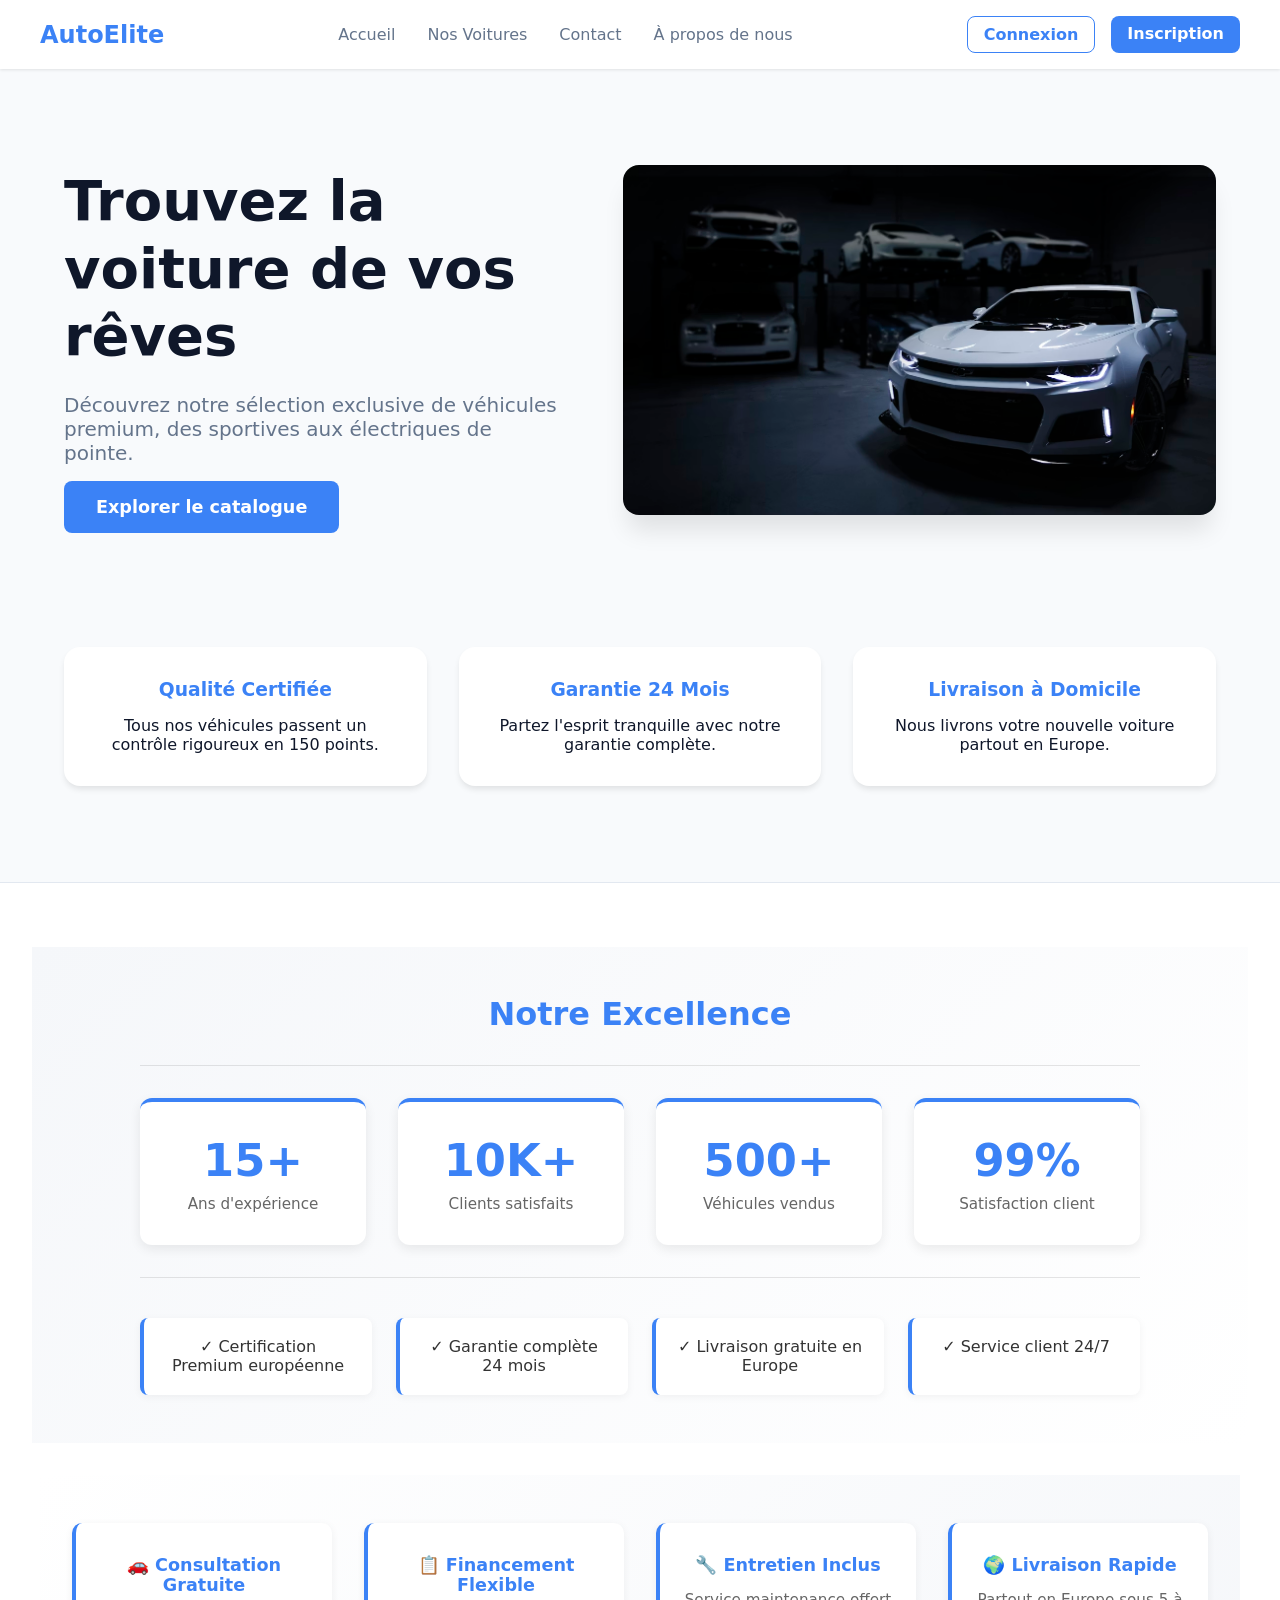
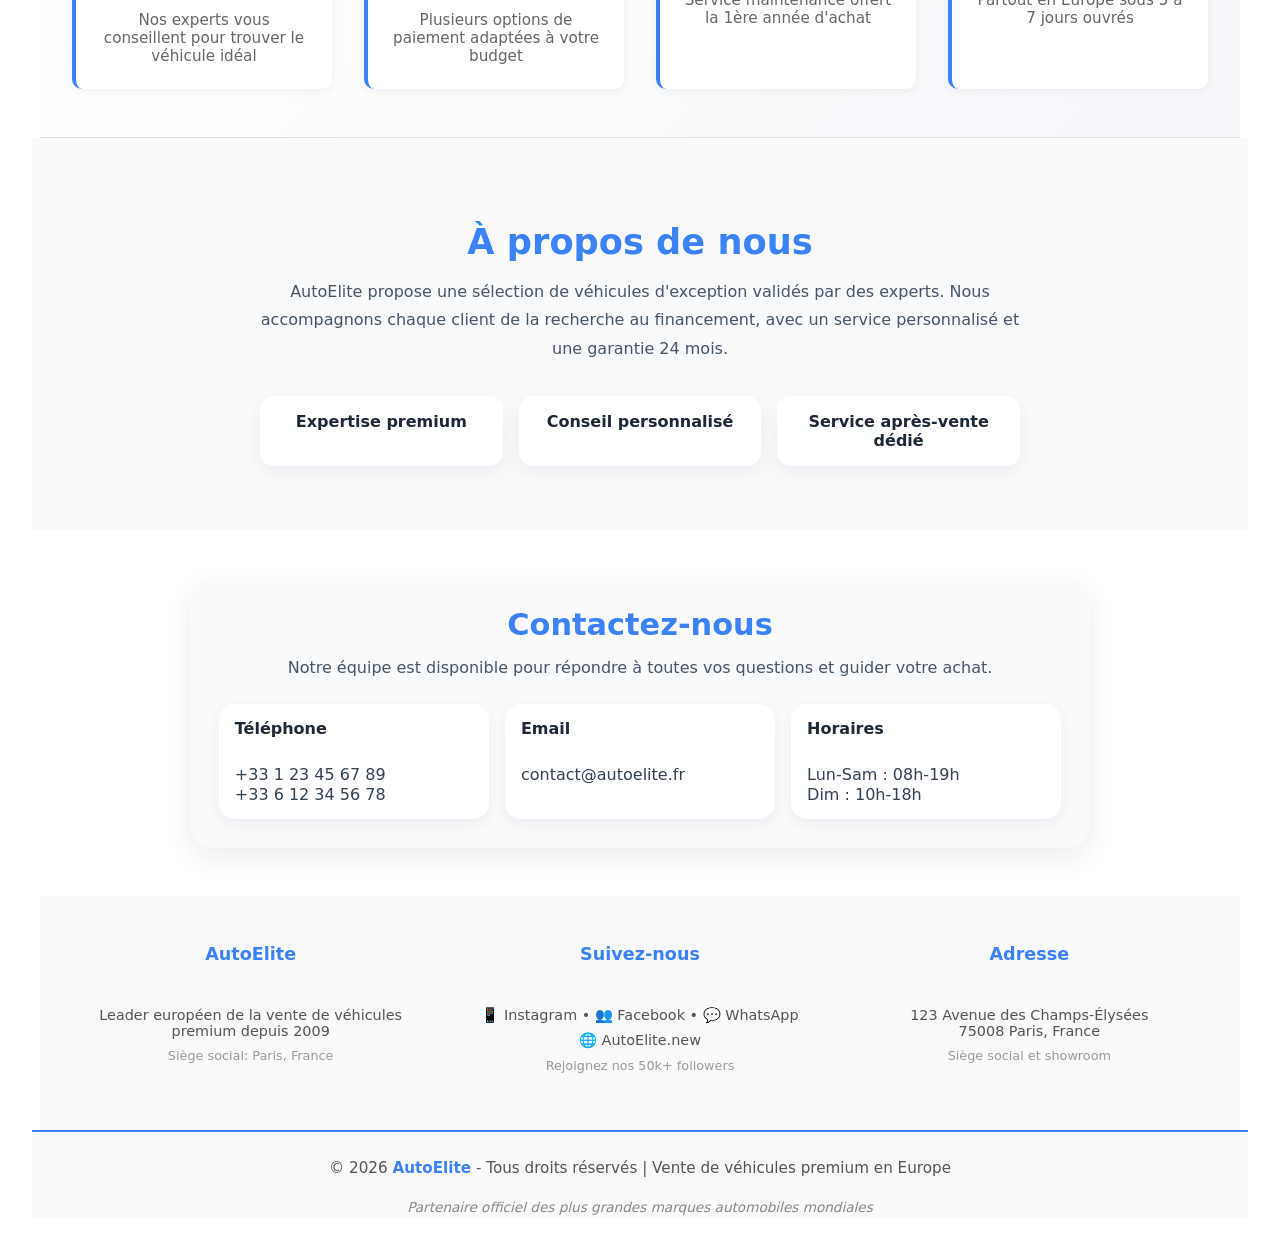
==== index.html @ 35b09be1 "first commit" ====
<!DOCTYPE html>
<html lang="fr">
<head>
    <meta charset="UTF-8">
    <meta name="viewport" content="width=device-width, initial-scale=1.0">
    <title>AutoElite - Vente de voitures d'exception</title>
    <link rel="stylesheet" href="style/common.css">
    <link rel="stylesheet" href="style.css">
</head>
<body>
    <header>
        <nav>
            <a href="index.html" class="logo">AutoElite</a>
            <ul class="nav-links">
                <li><a href="index.html">Accueil</a></li>
                <li><a href="content/produits.html">Nos Voitures</a></li>
                <li><a href="#contact">Contact</a></li>
                <li><a href="#about">À propos de nous</a></li>
            </ul>
            <div class="auth-buttons" id="auth-nav">
                <a href="content/connexion.html" class="btn btn-outline">Connexion</a>
                <a href="content/inscription.html" class="btn btn-primary">Inscription</a>
            </div>
            <div class="user-info hidden" id="user-nav">
                <span id="user-name"></span>
                <button id="logout-btn" class="btn btn-outline">Déconnexion</button>
            </div>
        </nav>
    </header>

    <main>
        <section class="hero">
            <div class="hero-content">
                <h1>Trouvez la voiture de vos rêves</h1>
                <p>Découvrez notre sélection exclusive de véhicules premium, des sportives aux électriques de pointe.</p>
                <div class="hero-actions">
                    <a href="content/produits.html" class="btn btn-primary btn-large">Explorer le catalogue</a>
                </div>
            </div>
            <div class="hero-image">
                <img src="images/photo-ACC.jpg" alt="Voiture de luxe">
            </div>
        </section>

        <section class="features">
            <div class="feature-card">
                <h3>Qualité Certifiée</h3>
                <p>Tous nos véhicules passent un contrôle rigoureux en 150 points.</p>
            </div>
            <div class="feature-card">
                <h3>Garantie 24 Mois</h3>
                <p>Partez l'esprit tranquille avec notre garantie complète.</p>
            </div>
            <div class="feature-card">
                <h3>Livraison à Domicile</h3>
                <p>Nous livrons votre nouvelle voiture partout en Europe.</p>
            </div>
        </section>
    </main>

    <footer>
        <div class="experience-section">
            <h3 class="experience-title">Notre Excellence</h3>
            <div class="experience-stats">
                <div class="stat-card">
                    <div class="stat-number">15+</div>
                    <div class="stat-label">Ans d'expérience</div>
                </div>
                <div class="stat-card">
                    <div class="stat-number">10K+</div>
                    <div class="stat-label">Clients satisfaits</div>
                </div>
                <div class="stat-card">
                    <div class="stat-number">500+</div>
                    <div class="stat-label">Véhicules vendus</div>
                </div>
                <div class="stat-card">
                    <div class="stat-number">99%</div>
                    <div class="stat-label">Satisfaction client</div>
                </div>
            </div>
            <div class="experience-benefits">
                <div class="benefit-item">✓ Certification Premium européenne</div>
                <div class="benefit-item">✓ Garantie complète 24 mois</div>
                <div class="benefit-item">✓ Livraison gratuite en Europe</div>
                <div class="benefit-item">✓ Service client 24/7</div>
            </div>
        </div>

        <div class="footer-services">
            <div class="service-item">
                <h4>🚗 Consultation Gratuite</h4>
                <p>Nos experts vous conseillent pour trouver le véhicule idéal</p>
            </div>
            <div class="service-item">
                <h4>📋 Financement Flexible</h4>
                <p>Plusieurs options de paiement adaptées à votre budget</p>
            </div>
            <div class="service-item">
                <h4>🔧 Entretien Inclus</h4>
                <p>Service maintenance offert la 1ère année d'achat</p>
            </div>
            <div class="service-item">
                <h4>🌍 Livraison Rapide</h4>
                <p>Partout en Europe sous 5 à 7 jours ouvrés</p>
            </div>
        </div>

        <section id="about" class="about-section">
            <div class="about-content">
                <br>
                <h2>À propos de nous</h2>
                <p>AutoElite propose une sélection de véhicules d'exception validés par des experts. Nous accompagnons chaque client de la recherche au financement, avec un service personnalisé et une garantie 24 mois.</p>
                <div class="about-benefits">
                    <div class="about-item">Expertise premium</div>
                    <div class="about-item">Conseil personnalisé</div>
                    <div class="about-item">Service après-vente dédié</div>
                </div>
            </div>
        </section>

        <section id="contact" class="contact-section">
            <div class="contact-box">
                <h2>Contactez-nous</h2>
                <p>Notre équipe est disponible pour répondre à toutes vos questions et guider votre achat.</p>
                <div class="contact-details">
                    <div>
                        <strong>Téléphone</strong><br>
                        +33 1 23 45 67 89<br>
                        +33 6 12 34 56 78
                    </div>
                    <div>
                        <strong>Email</strong><br>
                        contact@autoelite.fr
                    </div>
                    <div>
                        <strong>Horaires</strong><br>
                        Lun-Sam : 08h-19h<br>
                        Dim : 10h-18h
                    </div>
                </div>
            </div>
        </section>
        
        <div class="footer-content">
            <div class="footer-column">
                <strong>AutoElite</strong><br>
                <p>Leader européen de la vente de véhicules premium depuis 2009</p>
                <p><small>Siège social: Paris, France</small></p>
            </div>
            <div class="footer-column">

                <strong>Suivez-nous</strong><br>
                <p>📱 Instagram • 👥 Facebook • 💬 WhatsApp</p>
                <p>🌐 AutoElite.new</p>
                <p><small>Rejoignez nos 50k+ followers</small></p>
            </div>
            <div class="footer-column">
                <strong>Adresse</strong><br>
                <p>123 Avenue des Champs-Élysées<br>
                75008 Paris, France</p>
                <p><small>Siège social et showroom</small></p>
            </div>
        </div>
        
        <div class="copyright-section">
            <p class="copyright">&copy; 2026 <strong>AutoElite</strong> - Tous droits réservés | Vente de véhicules premium en Europe</p>
            <p class="footer-note">Partenaire officiel des plus grandes marques automobiles mondiales</p>
        </div>
    </footer>

    <script type="module" src="../javascript.js"></script>
</body>
</html>
---- style/common.css ----
:root {
    --primary: #2563eb;
    --primary-dark: #1d4ed8;
    --secondary: #64748b;
    --bg: #f8fafc;
    --text: #0f172a;
    --white: #ffffff;
    --error: #ef4444;
    --success: #22c55e;
}

* {
    margin: 0;
    padding: 0;
    box-sizing: border-box;
    font-family: 'Inter', system-ui, -apple-system, sans-serif;
}

body {
    background-color: var(--bg);
    color: var(--text);
    min-height: 100vh;
    display: flex;
    flex-direction: column;
}

header {
    background-color: var(--white);
    box-shadow: 0 1px 3px rgba(0,0,0,0.1);
    padding: 1rem 2rem;
    position: sticky;
    top: 0;
    z-index: 100;
}

nav {
    max-width: 1200px;
    margin: 0 auto;
    display: flex;
    justify-content: space-between;
    align-items: center;
}

.logo {
    font-size: 1.5rem;
    font-weight: 800;
    color: var(--primary);
    text-decoration: none;
}

.nav-links {
    display: flex;
    gap: 2rem;
    list-style: none;
}

.nav-links a {
    text-decoration: none;
    color: var(--secondary);
    font-weight: 500;
    transition: color 0.2s;
}

.nav-links a:hover {
    color: var(--primary);
}

.auth-buttons {
    display: flex;
    gap: 1rem;
}

.btn {
    padding: 0.5rem 1rem;
    border-radius: 0.5rem;
    font-weight: 600;
    cursor: pointer;
    transition: all 0.2s;
    text-decoration: none;
    border: none;
}

.btn-primary {
    background-color: var(--primary);
    color: var(--white);
}

.btn-primary:hover {
    background-color: var(--primary-dark);
}

.btn-outline {
    background-color: transparent;
    border: 1px solid var(--primary);
    color: var(--primary);
}

.btn-outline:hover {
    background-color: var(--primary);
    color: var(--white);
}

main {
    flex: 1;
    max-width: 1200px;
    margin: 2rem auto;
    width: 90%;
}

footer {
    background-color: var(--white);
    padding: 2rem;
    text-align: center;
    border-top: 1px solid #e2e8f0;
    margin-top: auto;
}

.hidden {
    display: none !important;
}
:root {
    --dark: #1e2937;
    --primary: #3b82f6;
}
---- style.css ----
.hero {
    display: flex;
    align-items: center;
    gap: 4rem;
    padding: 4rem 0;
}

.hero-content h1 {
    font-size: 3.5rem;
    line-height: 1.2;
    margin-bottom: 1.5rem;
}

.hero-content p {
    font-size: 1.25rem;
    color: var(--secondary);
    margin-bottom: 2rem;
}

.btn-large {
    padding: 1rem 2rem;
    font-size: 1.1rem;
}

.hero-image img {
    width: 100%;
    border-radius: 1rem;
    box-shadow: 0 20px 25px -5px rgba(0, 0, 0, 0.1);
}

.features {
    display: grid;
    grid-template-columns: repeat(auto-fit, minmax(300px, 1fr));
    gap: 2rem;
    margin: 4rem 0;
}

.feature-card {
    background: var(--white);
    padding: 2rem;
    border-radius: 1rem;
    text-align: center;
    box-shadow: 0 4px 6px -1px rgba(0, 0, 0, 0.1);
}

.feature-card h3 {
    margin-bottom: 1rem;
    color: var(--primary);
}

.experience-stats {
    display: flex;
    justify-content: space-around;
    gap: 2rem;
    margin: 2rem 0;
    padding: 2rem 0;
    border-top: 1px solid rgba(0, 0, 0, 0.1);
    border-bottom: 1px solid rgba(0, 0, 0, 0.1);
}

.stat-block {
    text-align: center;
    flex: 1;
}

.stat-block h4 {
    font-size: 2.5rem;
    color: var(--primary);
    margin-bottom: 0.5rem;
    font-weight: bold;
}

.stat-block p {
    color: var(--secondary);
    font-size: 1rem;
}
/* Section Expérience */
.experience-section {
    background: linear-gradient(135deg, #f5f7fa 0%, #ffffff 100%);
    padding: 3rem 2rem;
    margin: 2rem 0;
    text-align: center;
}

.experience-title {
    font-size: 2rem;
    color: var(--primary);
    margin-bottom: 2rem;
    font-weight: bold;
}

.experience-stats {
    display: grid;
    grid-template-columns: repeat(auto-fit, minmax(150px, 1fr));
    gap: 2rem;
    margin-bottom: 2.5rem;
    max-width: 1000px;
    margin-left: auto;
    margin-right: auto;
}

.stat-card {
    background: white;
    padding: 2rem 1.5rem;
    border-radius: 12px;
    box-shadow: 0 4px 12px rgba(0, 0, 0, 0.08);
    border-top: 4px solid var(--primary);
    transition: transform 0.3s ease, box-shadow 0.3s ease;
}

.stat-card:hover {
    transform: translateY(-5px);
    box-shadow: 0 8px 20px rgba(0, 0, 0, 0.12);
}

.stat-number {
    font-size: 2.8rem;
    font-weight: bold;
    color: var(--primary);
    margin-bottom: 0.5rem;
}

.stat-label {
    font-size: 0.95rem;
    color: #666;
    font-weight: 500;
}

.experience-benefits {
    display: grid;
    grid-template-columns: repeat(auto-fit, minmax(200px, 1fr));
    gap: 1.5rem;
    max-width: 1000px;
    margin: 0 auto;
}

.benefit-item {
    background: white;
    padding: 1.2rem;
    border-radius: 8px;
    border-left: 4px solid var(--primary);
    font-size: 1rem;
    color: #333;
    box-shadow: 0 2px 8px rgba(0, 0, 0, 0.05);
}

/* Section Copyright */
.copyright-section {
    background: #1a1a1a;
    padding: 2rem;
    text-align: center;
}

.copyright {
    color: #bbb;
    font-size: 0.95rem;
    margin: 0;
}

.copyright strong {
    color: var(--primary);
    font-weight: bold;
}

html {
    scroll-behavior: smooth;
}

@media (max-width: 768px) {
    .hero {
        flex-direction: column;
        text-align: center;
    }
    .hero-content h1 {
        font-size: 2.5rem;
    }
}

.about-section {
    background: #f8fafc;
    padding: 4rem 2rem;
    text-align: center;
}

.about-content {
    max-width: 900px;
    margin: 0 auto;
}

.about-section h2 {
    font-size: 2.2rem;
    color: var(--primary);
    margin-bottom: 1rem;
}

.about-section p {
    max-width: 760px;
    margin: 0 auto 2rem auto;
    color: #475569;
    line-height: 1.8;
    font-size: 1rem;
}

.about-benefits {
    display: grid;
    grid-template-columns: repeat(auto-fit, minmax(180px, 1fr));
    gap: 1rem;
    max-width: 760px;
    margin: 0 auto;
}

.about-item {
    background: white;
    padding: 1rem 1.2rem;
    border-radius: 14px;
    box-shadow: 0 6px 20px rgba(15, 23, 42, 0.06);
    font-weight: 600;
    color: var(--dark);
}

.contact-section {
    background: #ffffff;
    padding: 3rem 2rem;
    text-align: center;
}

.contact-box {
    max-width: 900px;
    margin: 0 auto;
    border-radius: 24px;
    padding: 1.8rem;
    box-shadow: 0 10px 30px rgba(15, 23, 42, 0.08);
    background: #f8fafc;
}

.contact-box h2 {
    font-size: 1.9rem;
    color: var(--primary);
    margin-bottom: 0.8rem;
}

.contact-box p {
    color: #475569;
    line-height: 1.6;
    margin-bottom: 1.5rem;
}

.contact-details {
    display: grid;
    grid-template-columns: repeat(auto-fit, minmax(200px, 1fr));
    gap: 1rem;
    color: #334155;
    text-align: left;
}

.contact-details div {
    background: white;
    padding: 0.9rem 1rem;
    border-radius: 16px;
    box-shadow: 0 5px 15px rgba(15, 23, 42, 0.06);
    line-height: 1.25;
}

.contact-details strong {
    display: block;
    margin-bottom: 0.4rem;
    color: var(--dark);
}

/* Footer amélioré */
.footer-content {
    display: flex;
    justify-content: space-around;
    flex-wrap: wrap;
    gap: 2rem;
    max-width: 1200px;
    margin: 0 auto;
    padding: 3rem 2rem 2rem;
    text-align: center;
    border-bottom: 1px solid #eee;
}

.footer-contact {
    background: #f8f9fa;
    padding: 2rem;
    text-align: center;
    max-width: 1200px;
    margin: 0 auto;
}

.footer-contact p {
    margin: 0.8rem 0;
    font-size: 1.1rem;
    line-height: 1.2;
}

.footer-contact a {
    color: var(--primary);
    text-decoration: none;
}

.footer-contact a:hover {
    text-decoration: underline;
}

.copyright {
    text-align: center;
    padding: 1.5rem 0;
    color: #666;
    font-size: 0.95rem;
    background: #f8f9fa;
}

/* Services Footer */
.footer-services {
    display: grid;
    grid-template-columns: repeat(auto-fit, minmax(200px, 1fr));
    gap: 2rem;
    padding: 3rem 2rem;
    background: linear-gradient(135deg, #ffffff 0%, #f5f7fa 100%);
    border-bottom: 1px solid #e0e0e0;
    max-width: 1200px;
    margin: 0 auto;
}

.service-item {
    background: white;
    padding: 1.5rem;
    border-radius: 10px;
    box-shadow: 0 2px 8px rgba(0, 0, 0, 0.06);
    border-left: 4px solid var(--primary);
    text-align: center;
    transition: transform 0.3s ease;
}

.service-item:hover {
    transform: translateY(-3px);
}

.service-item h4 {
    color: var(--primary);
    margin: 0.5rem 0 1rem 0;
    font-size: 1.1rem;
}

.service-item p {
    color: #666;
    font-size: 0.95rem;
    margin: 0;
}

/* Footer Content Improved */
.footer-content {
    display: grid;
    grid-template-columns: repeat(auto-fit, minmax(200px, 1fr));
    gap: 2rem;
    padding: 3rem 2rem;
    background: #f8f9fa;
    max-width: 1200px;
    margin: 0 auto;
}

.footer-column {
    text-align: center;
}

.footer-column strong {
    font-size: 1.1rem;
    color: var(--primary);
    display: block;
    margin-bottom: 1rem;
}

.footer-column p {
    margin: 0.5rem 0;
    color: #555;
    font-size: 0.9rem;
}

.footer-column p small {
    color: #999;
    font-size: 0.8rem;
}

.footer-column a {
    color: var(--primary);
    text-decoration: none;
    transition: color 0.3s ease;
}

.footer-column a:hover {
    color: #ff6b35;
    text-decoration: underline;
}

/* Copyright Simple */
.copyright-section {
    background: #f8f9fa;
    padding: 0.2rem 2rem;
    text-align: center;
    border-top: 2px solid var(--primary);
    line-height: 1.2;
}

.copyright {
    color: #555;
    font-size: 0.95rem;
    margin: 0;
}

.copyright strong {
    color: var(--primary);
    font-weight: bold;
}

.footer-note {
    color: #888;
    font-size: 0.85rem;
    margin: 0.1rem 0 0 0;
    font-style: italic;
    margin-top: -3px;
}
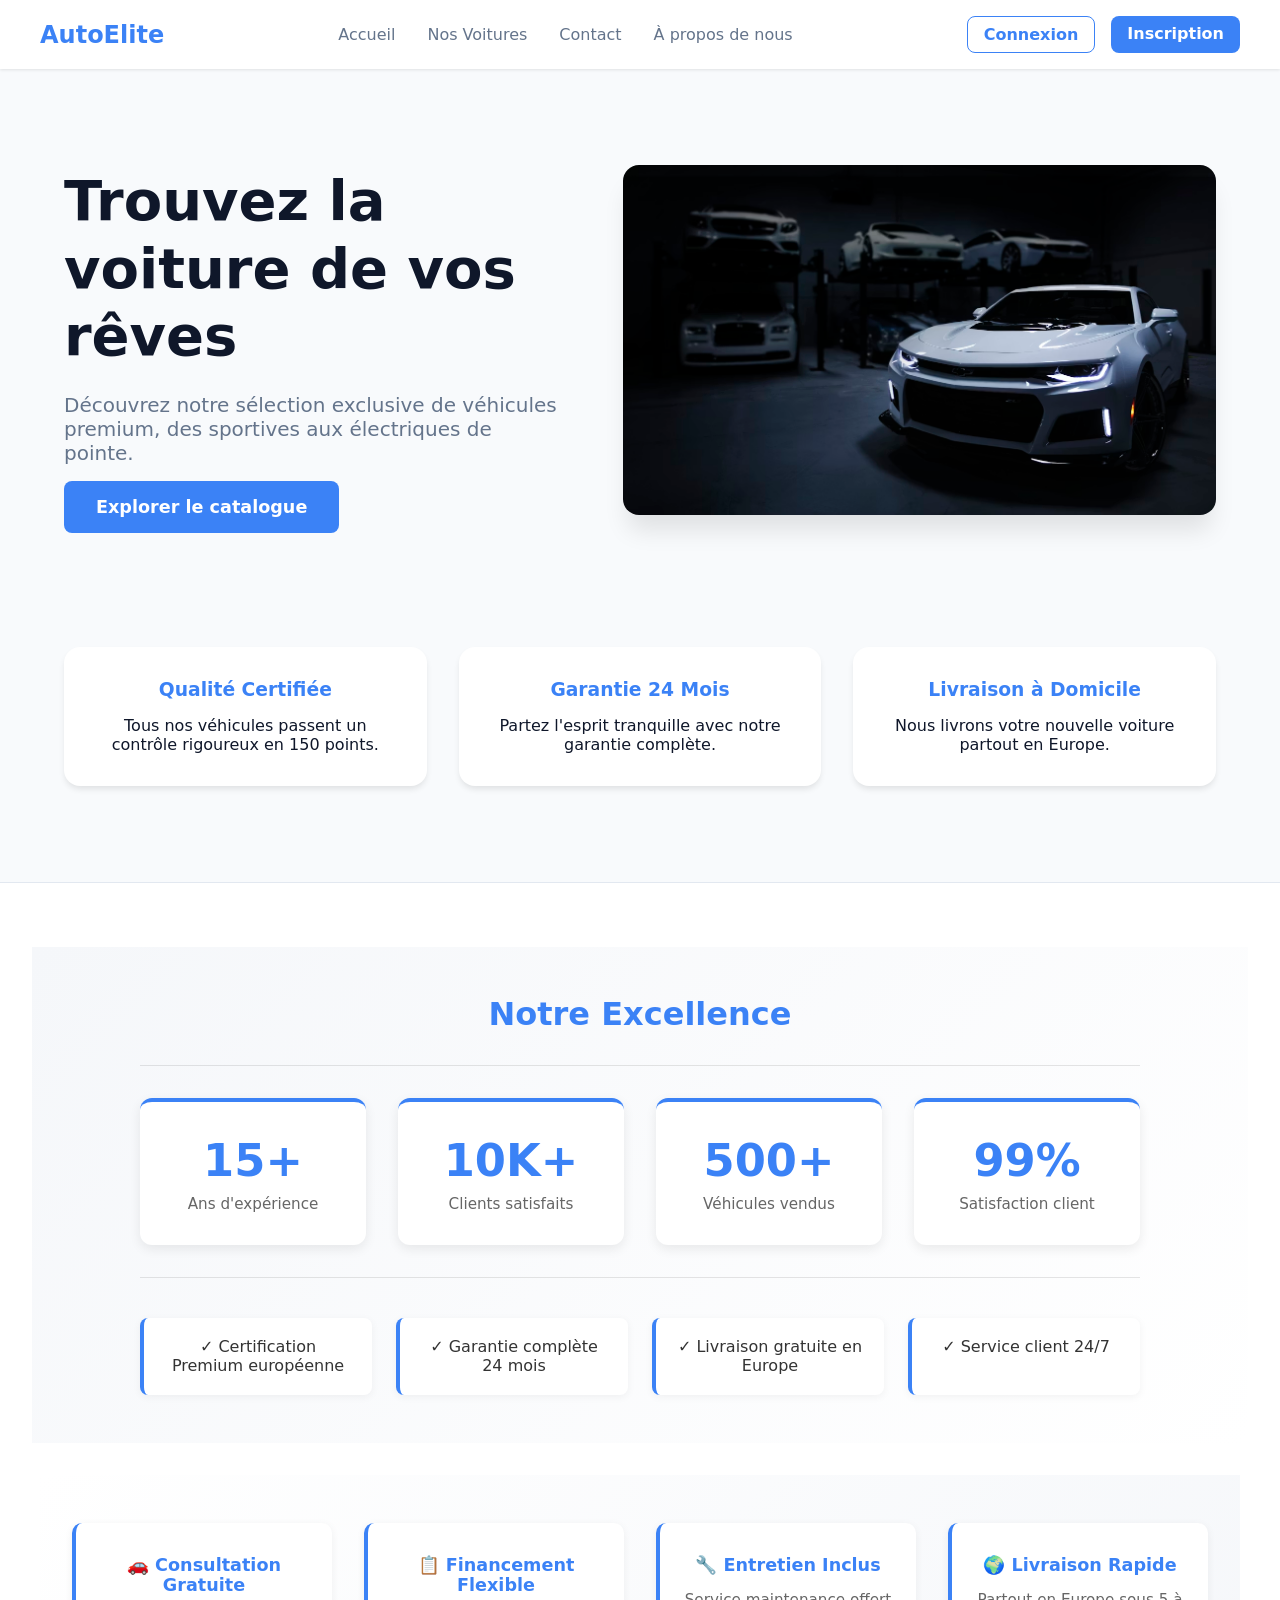
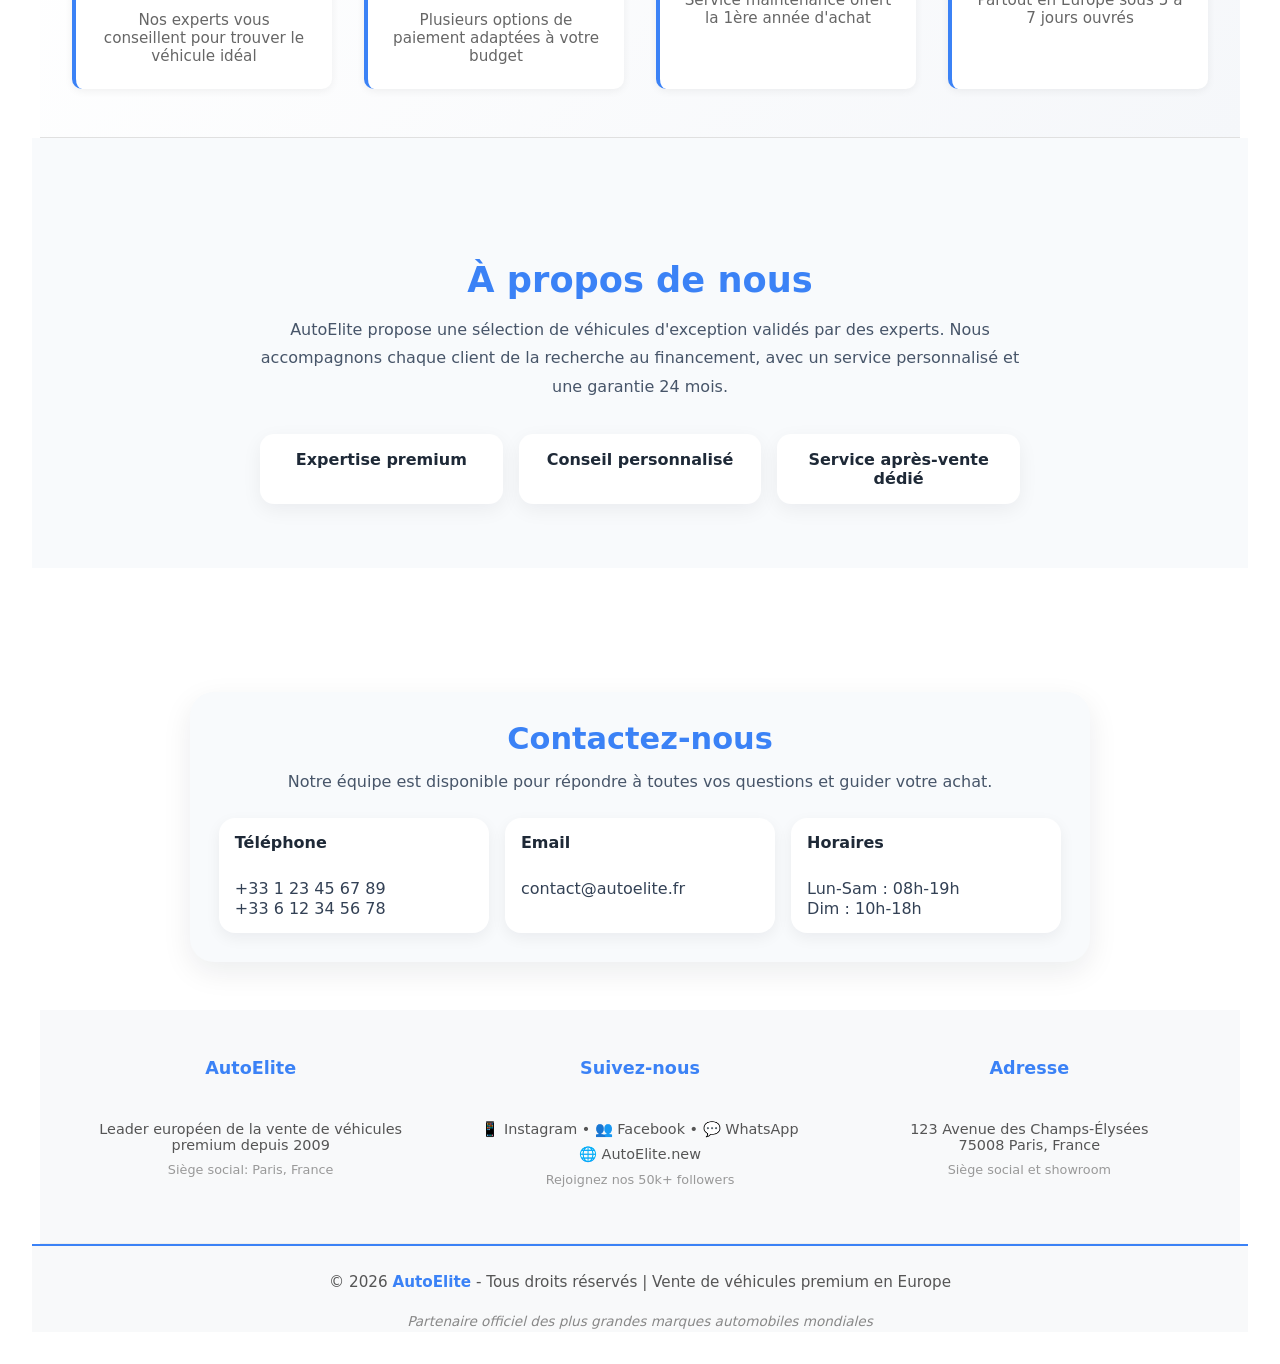
==== commit 6a54a523: "mise a jour du site2" ====
--- a/index.html
+++ b/index.html
@@ -108,7 +108,7 @@
 
         <section id="about" class="about-section">
             <div class="about-content">
-                <br>
+                <br><br><br>
                 <h2>À propos de nous</h2>
                 <p>AutoElite propose une sélection de véhicules d'exception validés par des experts. Nous accompagnons chaque client de la recherche au financement, avec un service personnalisé et une garantie 24 mois.</p>
                 <div class="about-benefits">
@@ -118,8 +118,11 @@
                 </div>
             </div>
         </section>
+        <br>
 
         <section id="contact" class="contact-section">
+            <br>
+            <br><br>
             <div class="contact-box">
                 <h2>Contactez-nous</h2>
                 <p>Notre équipe est disponible pour répondre à toutes vos questions et guider votre achat.</p>
--- a/style.css
+++ b/style.css
@@ -74,7 +74,7 @@
     color: var(--secondary);
     font-size: 1rem;
 }
-/* Section Expérience */
+
 .experience-section {
     background: linear-gradient(135deg, #f5f7fa 0%, #ffffff 100%);
     padding: 3rem 2rem;
@@ -144,7 +144,7 @@
     box-shadow: 0 2px 8px rgba(0, 0, 0, 0.05);
 }
 
-/* Section Copyright */
+
 .copyright-section {
     background: #1a1a1a;
     padding: 2rem;
@@ -267,7 +267,7 @@
     color: var(--dark);
 }
 
-/* Footer amélioré */
+
 .footer-content {
     display: flex;
     justify-content: space-around;
@@ -311,7 +311,7 @@
     background: #f8f9fa;
 }
 
-/* Services Footer */
+
 .footer-services {
     display: grid;
     grid-template-columns: repeat(auto-fit, minmax(200px, 1fr));
@@ -349,7 +349,7 @@
     margin: 0;
 }
 
-/* Footer Content Improved */
+
 .footer-content {
     display: grid;
     grid-template-columns: repeat(auto-fit, minmax(200px, 1fr));
@@ -393,7 +393,7 @@
     text-decoration: underline;
 }
 
-/* Copyright Simple */
+
 .copyright-section {
     background: #f8f9fa;
     padding: 0.2rem 2rem;
